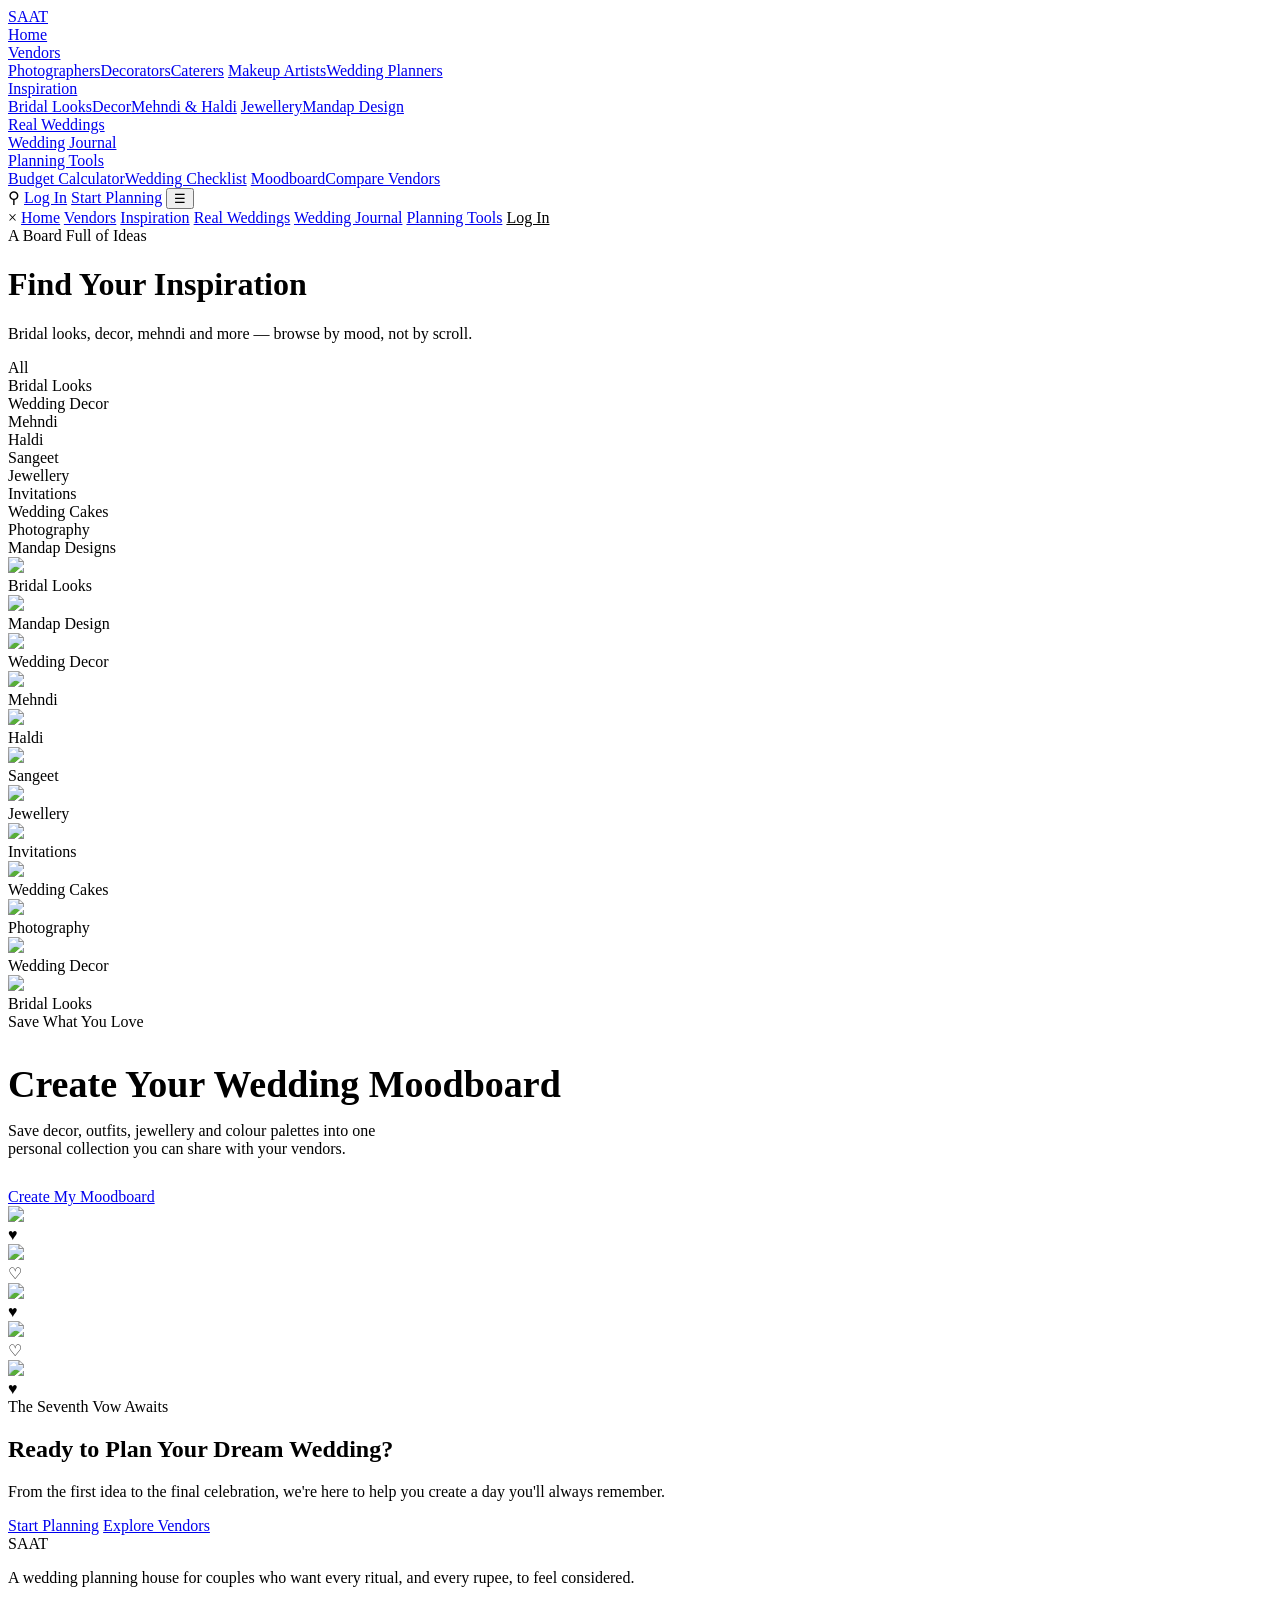
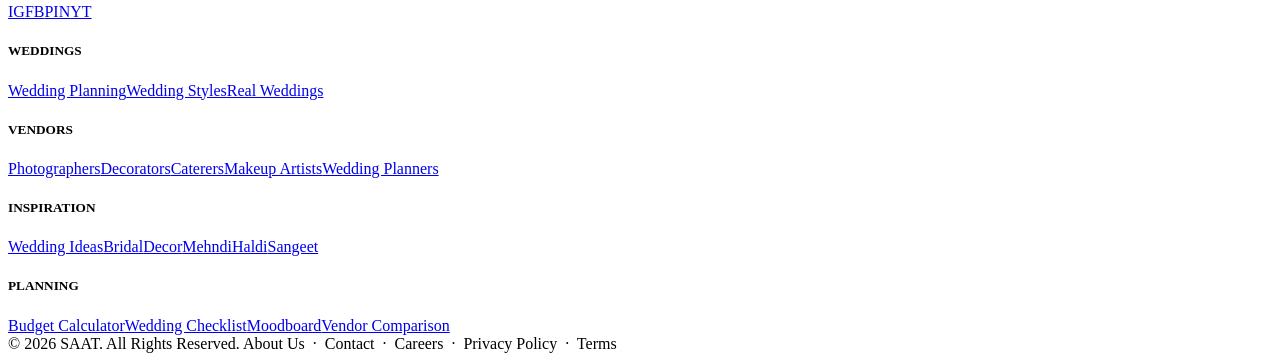
==== inspiration.html @ d4680acb "Add files via upload" ====
<!DOCTYPE html>
<html lang="en">
<head>
<meta charset="UTF-8">
<meta name="viewport" content="width=device-width, initial-scale=1.0">
<title>Inspiration — SAAT</title>
<link rel="stylesheet" href="css/style.css">
</head>
<body>

<header id="siteHeader" data-dark="false">
  <div class="wrap">
    <a href="index.html" class="logo">SAAT</a>
    <nav class="mainnav">
      <div class="navitem"><a class="navlink" href="index.html">Home</a></div>
      <div class="navitem"><a class="navlink" href="vendors.html">Vendors</a>
        <div class="dropdown">
          <a href="vendors.html">Photographers</a><a href="vendors.html">Decorators</a><a href="vendors.html">Caterers</a>
          <a href="vendors.html">Makeup Artists</a><a href="vendors.html">Wedding Planners</a>
        </div>
      </div>
      <div class="navitem"><a class="navlink current" href="inspiration.html">Inspiration</a>
        <div class="dropdown">
          <a href="inspiration.html">Bridal Looks</a><a href="inspiration.html">Decor</a><a href="inspiration.html">Mehndi &amp; Haldi</a>
          <a href="inspiration.html">Jewellery</a><a href="inspiration.html">Mandap Design</a>
        </div>
      </div>
      <div class="navitem"><a class="navlink" href="real-weddings.html">Real Weddings</a></div>
      <div class="navitem"><a class="navlink" href="journal.html">Wedding Journal</a></div>
      <div class="navitem"><a class="navlink" href="planning-tools.html">Planning Tools</a>
        <div class="dropdown">
          <a href="planning-tools.html#budget">Budget Calculator</a><a href="planning-tools.html#checklist">Wedding Checklist</a>
          <a href="inspiration.html#moodboard">Moodboard</a><a href="vendors.html#compare">Compare Vendors</a>
        </div>
      </div>
    </nav>
    <div class="header-right">
      <span class="iconbtn">&#9906;</span>
      <a href="#" class="login-link">Log In</a>
      <a href="#" class="btn btn-solid btn-start">Start Planning</a>
      <button class="burger">&#9776;</button>
    </div>
  </div>
</header>

<div class="drawer" id="drawer">
  <span class="drawer-close">&times;</span>
  <a href="index.html">Home</a>
  <a href="vendors.html">Vendors</a>
  <a href="inspiration.html">Inspiration</a>
  <a href="real-weddings.html">Real Weddings</a>
  <a href="journal.html">Wedding Journal</a>
  <a href="planning-tools.html">Planning Tools</a>
  <a href="#" style="color:var(--wine);">Log In</a>
</div>

<div class="page-banner" style="background-image:url('https://images.unsplash.com/photo-1631128918858-56b3f5aa5f76?q=80&w=1800&auto=format&fit=crop');">
  <div class="overlay"></div>
  <div class="page-banner-inner">
    <span class="kicker">A Board Full of Ideas</span>
    <h1>Find Your Inspiration</h1>
    <p>Bridal looks, decor, mehndi and more — browse by mood, not by scroll.</p>
  </div>
</div>

<section id="inspiration">
  <div class="wrap">
    <div class="filter-bar reveal">
      <div class="chip active">All</div>
      <div class="chip">Bridal Looks</div>
      <div class="chip">Wedding Decor</div>
      <div class="chip">Mehndi</div>
      <div class="chip">Haldi</div>
      <div class="chip">Sangeet</div>
      <div class="chip">Jewellery</div>
      <div class="chip">Invitations</div>
      <div class="chip">Wedding Cakes</div>
      <div class="chip">Photography</div>
      <div class="chip">Mandap Designs</div>
    </div>
    <div class="masonry reveal">
      <div class="mitem"><img src="https://images.unsplash.com/photo-1631128918858-56b3f5aa5f76?q=80&w=500&auto=format&fit=crop"><div class="mlabel">Bridal Looks</div></div>
      <div class="mitem"><img src="https://images.unsplash.com/photo-1519741497674-611481863552?q=80&w=500&auto=format&fit=crop&h=650&fit=crop"><div class="mlabel">Mandap Design</div></div>
      <div class="mitem"><img src="https://images.unsplash.com/photo-1595339589527-7156e6d0e64d?q=80&w=500&auto=format&fit=crop"><div class="mlabel">Wedding Decor</div></div>
      <div class="mitem"><img src="https://images.unsplash.com/photo-1610190595192-e4a4b9f8f0d2?q=80&w=500&auto=format&fit=crop&h=400"><div class="mlabel">Mehndi</div></div>
      <div class="mitem"><img src="https://images.unsplash.com/photo-1606800052052-a08af7148866?q=80&w=500&auto=format&fit=crop&h=620"><div class="mlabel">Haldi</div></div>
      <div class="mitem"><img src="https://images.unsplash.com/photo-1544078751-58fee2d8a03b?q=80&w=500&auto=format&fit=crop"><div class="mlabel">Sangeet</div></div>
      <div class="mitem"><img src="https://images.unsplash.com/photo-1591604466107-ec97de577aff?q=80&w=500&auto=format&fit=crop&h=430"><div class="mlabel">Jewellery</div></div>
      <div class="mitem"><img src="https://images.unsplash.com/photo-1465495976277-4387d4b0b4c6?q=80&w=500&auto=format&fit=crop&h=650"><div class="mlabel">Invitations</div></div>
      <div class="mitem"><img src="https://images.unsplash.com/photo-1487412947147-5cebf100ffc2?q=80&w=500&auto=format&fit=crop"><div class="mlabel">Wedding Cakes</div></div>
      <div class="mitem"><img src="https://images.unsplash.com/photo-1554080353-a576cf803bda?q=80&w=500&auto=format&fit=crop&h=610"><div class="mlabel">Photography</div></div>
      <div class="mitem"><img src="https://images.unsplash.com/photo-1519225421980-715cb0215aed?q=80&w=500&auto=format&fit=crop&h=560"><div class="mlabel">Wedding Decor</div></div>
      <div class="mitem"><img src="https://images.unsplash.com/photo-1610548067022-8a1ee85d6c5a?q=80&w=500&auto=format&fit=crop"><div class="mlabel">Bridal Looks</div></div>
    </div>
  </div>
</section>

<section id="moodboard" class="moodboard-section">
  <div class="wrap">
    <div class="mb-wrap">
      <div class="reveal">
        <span class="kicker">Save What You Love</span>
        <h2 style="font-size:clamp(26px,4vw,38px);margin-bottom:16px;">Create Your Wedding Moodboard</h2>
        <p style="color:var(--charcoal-soft);margin-bottom:30px;max-width:400px;">Save decor, outfits, jewellery and colour palettes into one personal collection you can share with your vendors.</p>
        <a href="#" class="btn btn-solid">Create My Moodboard</a>
      </div>
      <div class="mb-grid reveal">
        <div class="mb-tile saved"><img src="https://images.unsplash.com/photo-1595339589527-7156e6d0e64d?q=80&w=400&auto=format&fit=crop"><div class="mb-heart">&#9829;</div></div>
        <div class="mb-tile"><img src="https://images.unsplash.com/photo-1610190595192-e4a4b9f8f0d2?q=80&w=600&auto=format&fit=crop"><div class="mb-heart">&#9825;</div></div>
        <div class="mb-tile saved"><img src="https://images.unsplash.com/photo-1591604466107-ec97de577aff?q=80&w=400&auto=format&fit=crop"><div class="mb-heart">&#9829;</div></div>
        <div class="mb-tile"><img src="https://images.unsplash.com/photo-1465495976277-4387d4b0b4c6?q=80&w=400&auto=format&fit=crop"><div class="mb-heart">&#9825;</div></div>
        <div class="mb-tile saved"><img src="https://images.unsplash.com/photo-1487412947147-5cebf100ffc2?q=80&w=400&auto=format&fit=crop"><div class="mb-heart">&#9829;</div></div>
      </div>
    </div>
  </div>
</section>

<section class="final-cta">
  <div class="wrap">
    <span class="kicker" style="color:var(--gold-light);">The Seventh Vow Awaits</span>
    <h2>Ready to Plan Your Dream Wedding?</h2>
    <p>From the first idea to the final celebration, we're here to help you create a day you'll always remember.</p>
    <div class="final-btns">
      <a href="planning-tools.html" class="btn btn-solid">Start Planning</a>
      <a href="vendors.html" class="btn btn-light">Explore Vendors</a>
    </div>
  </div>
</section>

<footer>
  <div class="wrap">
    <div class="footer-top">
      <div class="footer-brand">
        <div class="logo">SAAT</div>
        <p>A wedding planning house for couples who want every ritual, and every rupee, to feel considered.</p>
        <div class="fsocial">
          <a href="#">IG</a><a href="#">FB</a><a href="#">PIN</a><a href="#">YT</a>
        </div>
      </div>
      <div class="fcol"><h5>WEDDINGS</h5><a href="planning-tools.html">Wedding Planning</a><a href="inspiration.html">Wedding Styles</a><a href="real-weddings.html">Real Weddings</a></div>
      <div class="fcol"><h5>VENDORS</h5><a href="vendors.html">Photographers</a><a href="vendors.html">Decorators</a><a href="vendors.html">Caterers</a><a href="vendors.html">Makeup Artists</a><a href="vendors.html">Wedding Planners</a></div>
      <div class="fcol"><h5>INSPIRATION</h5><a href="inspiration.html">Wedding Ideas</a><a href="inspiration.html">Bridal</a><a href="inspiration.html">Decor</a><a href="inspiration.html">Mehndi</a><a href="inspiration.html">Haldi</a><a href="inspiration.html">Sangeet</a></div>
      <div class="fcol"><h5>PLANNING</h5><a href="planning-tools.html#budget">Budget Calculator</a><a href="planning-tools.html#checklist">Wedding Checklist</a><a href="inspiration.html#moodboard">Moodboard</a><a href="vendors.html#compare">Vendor Comparison</a></div>
    </div>
    <div class="footer-bottom">
      <span>&copy; 2026 SAAT. All Rights Reserved.</span>
      <span>About Us &nbsp;&middot;&nbsp; Contact &nbsp;&middot;&nbsp; Careers &nbsp;&middot;&nbsp; Privacy Policy &nbsp;&middot;&nbsp; Terms</span>
    </div>
  </div>
</footer>

<script src="js/script.js"></script>
</body>
</html>
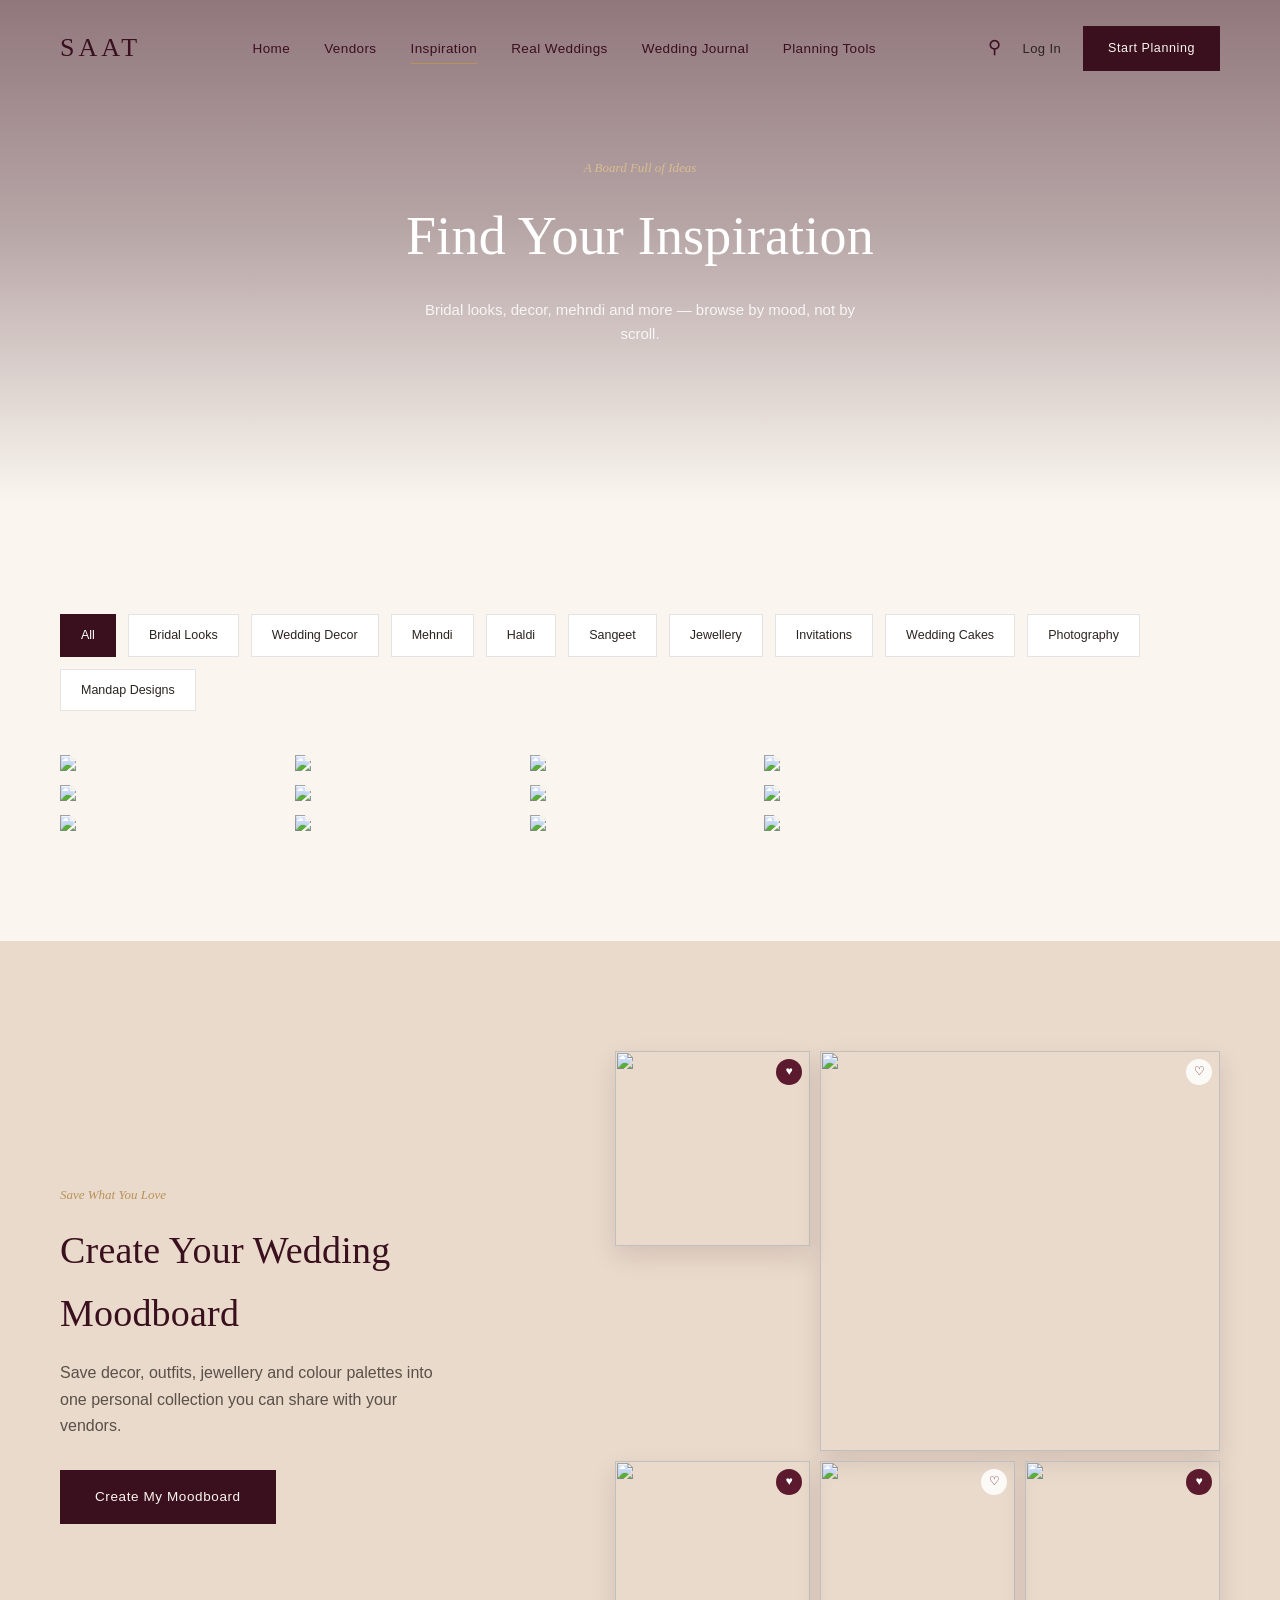
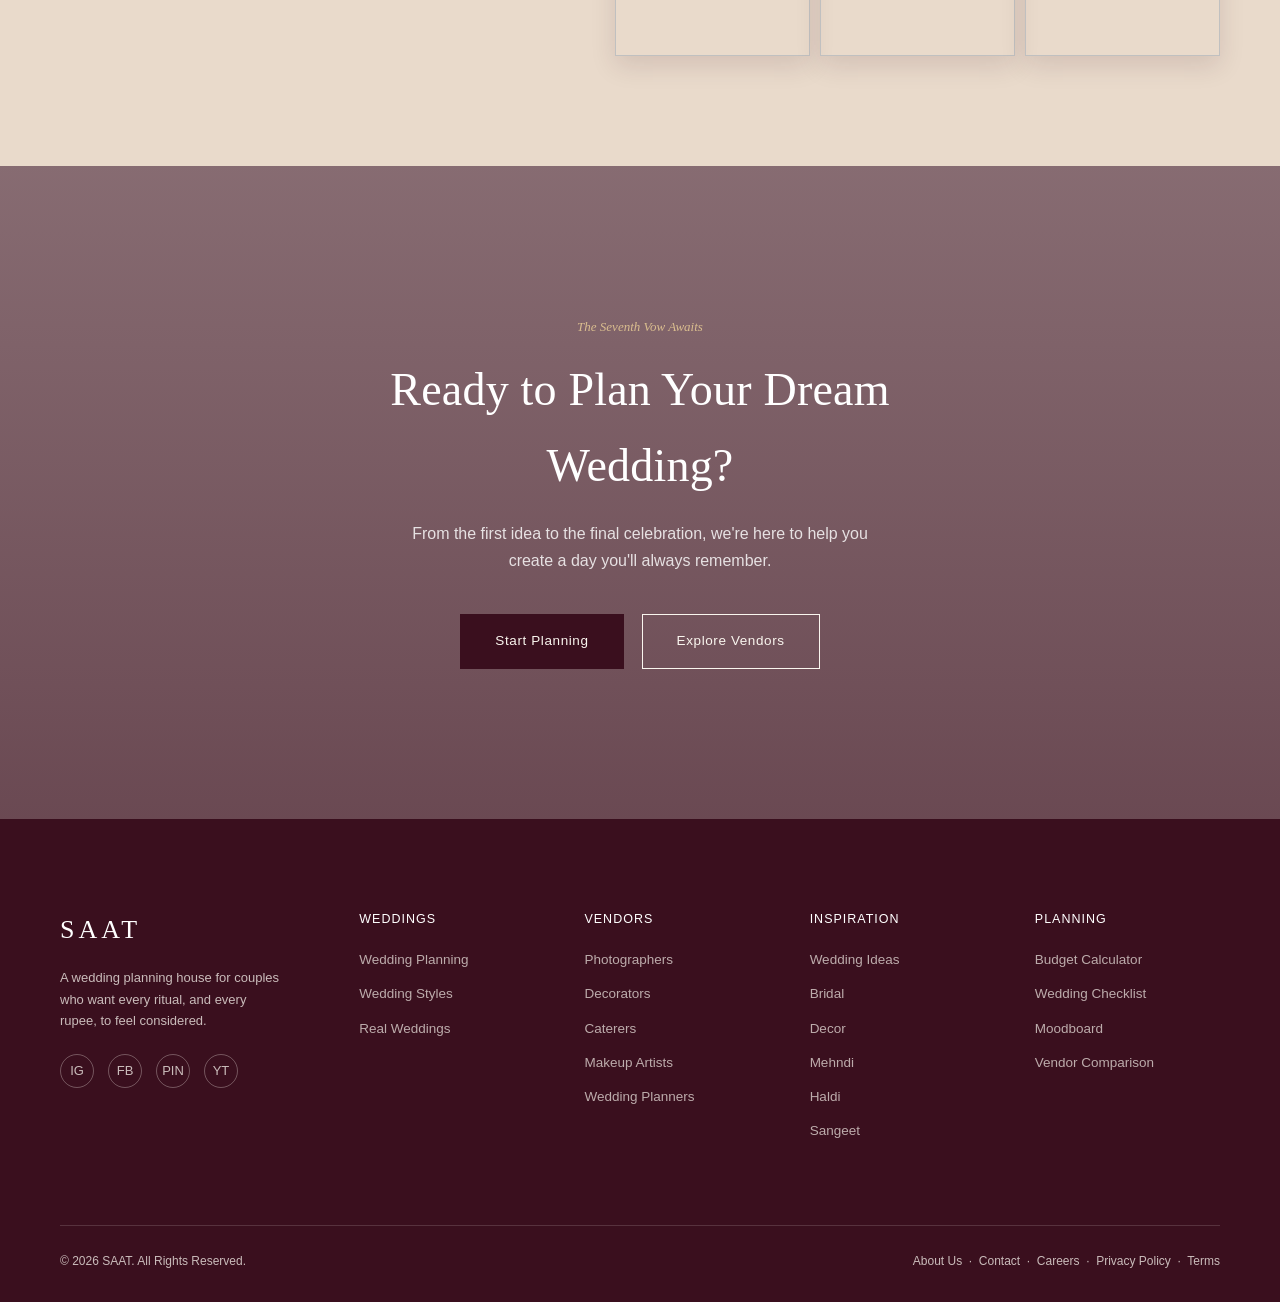
==== commit 064f6d6e: "Update stylesheet and script links in HTML" ====
--- a/inspiration.html
+++ b/inspiration.html
@@ -4,7 +4,7 @@
 <meta charset="UTF-8">
 <meta name="viewport" content="width=device-width, initial-scale=1.0">
 <title>Inspiration — SAAT</title>
-<link rel="stylesheet" href="css/style.css">
+<link rel="stylesheet" href="style.css">
 </head>
 <body>
 
@@ -149,6 +149,6 @@
   </div>
 </footer>
 
-<script src="js/script.js"></script>
+<script src="script.js"></script>
 </body>
 </html>
--- a/style.css
+++ b/style.css
@@ -0,0 +1,379 @@
+@import url('https://fonts.googleapis.com/css2?family=Playfair+Display:ital,wght@0,400;0,500;0,600;0,700;1,500&family=Poppins:wght@300;400;500;600&display=swap');
+
+:root{
+  --ivory:#FAF6EF;
+  --ivory-deep:#F3EBDD;
+  --wine:#5C1A2E;
+  --wine-dark:#3A0F1E;
+  --wine-soft:#7A2C42;
+  --gold:#B8925A;
+  --gold-light:#D9BD8F;
+  --charcoal:#2A2420;
+  --charcoal-soft:#5A5049;
+  --blush:#E9DACB;
+  --line:rgba(42,36,32,0.12);
+  --shadow:0 20px 50px rgba(58,15,30,0.10);
+}
+*{margin:0;padding:0;box-sizing:border-box;}
+html{scroll-behavior:smooth;}
+body{
+  background:var(--ivory);
+  color:var(--charcoal);
+  font-family:'Poppins',sans-serif;
+  font-weight:300;
+  line-height:1.65;
+  overflow-x:hidden;
+}
+h1,h2,h3,h4,.serif{
+  font-family:'Playfair Display',serif;
+  font-weight:500;
+  color:var(--wine-dark);
+  letter-spacing:0.2px;
+}
+a{text-decoration:none;color:inherit;}
+img{display:block;max-width:100%;}
+ul{list-style:none;}
+button{font-family:inherit;cursor:pointer;border:none;background:none;}
+.wrap{max-width:1240px;margin:0 auto;padding:0 40px;}
+@media(max-width:640px){.wrap{padding:0 22px;}}
+
+/* buttons */
+.btn{
+  display:inline-flex;align-items:center;gap:10px;
+  padding:15px 34px;
+  font-size:13.5px;letter-spacing:0.6px;
+  border:1px solid var(--wine-dark);
+  color:var(--wine-dark);
+  transition:all .35s ease;
+  font-weight:500;
+}
+.btn-solid{background:var(--wine-dark);color:var(--ivory);}
+.btn-solid:hover{background:var(--wine-soft);border-color:var(--wine-soft);}
+.btn-ghost:hover{background:var(--wine-dark);color:var(--ivory);}
+.btn-light{border-color:var(--ivory);color:var(--ivory);}
+.btn-light:hover{background:var(--ivory);color:var(--wine-dark);}
+
+.kicker{
+  font-size:13px;color:var(--gold);
+  font-family:'Playfair Display',serif;
+  font-style:italic;
+  margin-bottom:14px;
+  display:block;
+}
+.section-head{max-width:620px;margin-bottom:56px;}
+.section-head h2{font-size:clamp(28px,4vw,42px);line-height:1.2;margin-bottom:16px;}
+.section-head p{color:var(--charcoal-soft);font-size:15.5px;max-width:480px;}
+section{padding:110px 0;position:relative;}
+@media(max-width:768px){section{padding:70px 0;}}
+
+/* reveal on scroll */
+.reveal{opacity:0;transform:translateY(26px);transition:opacity .9s ease, transform .9s ease;}
+.reveal.in{opacity:1;transform:translateY(0);}
+
+/* ===== HEADER ===== */
+header{
+  position:fixed;top:0;left:0;right:0;z-index:200;
+  background:rgba(250,246,239,0);
+  transition:background .4s ease, box-shadow .4s ease, padding .4s ease;
+  padding:26px 0;
+}
+header.scrolled{background:rgba(250,246,239,0.97);box-shadow:0 4px 24px rgba(0,0,0,0.06);padding:16px 0;backdrop-filter:blur(6px);}
+header .wrap{display:flex;align-items:center;justify-content:space-between;}
+.logo{font-family:'Playfair Display',serif;font-size:26px;letter-spacing:4px;color:var(--wine-dark);}
+header.on-dark .logo, header.on-dark .navlink, header.on-dark .iconbtn{color:var(--ivory);}
+header.on-dark.scrolled .logo, header.on-dark.scrolled .navlink, header.on-dark.scrolled .iconbtn{color:var(--wine-dark);}
+header:not(.on-dark) .logo, header:not(.on-dark) .navlink, header:not(.on-dark) .iconbtn{color:var(--wine-dark);}
+nav.mainnav{display:flex;gap:34px;}
+.navlink{position:relative;font-size:13.5px;letter-spacing:0.4px;color:var(--charcoal);padding:8px 0;}
+.navlink::after{content:'';position:absolute;left:0;bottom:0;width:0;height:1px;background:var(--gold);transition:width .3s ease;}
+.navlink:hover::after,.navlink.current::after{width:100%;}
+.navitem{position:relative;}
+.dropdown{
+  position:absolute;top:130%;left:50%;transform:translateX(-50%);
+  background:var(--ivory);box-shadow:var(--shadow);min-width:210px;
+  padding:18px 0;opacity:0;visibility:hidden;transition:all .25s ease;
+  border-top:2px solid var(--gold);
+}
+.navitem:hover .dropdown{opacity:1;visibility:visible;top:120%;}
+.dropdown a{display:block;padding:10px 24px;font-size:13px;color:var(--charcoal-soft);transition:.2s;}
+.dropdown a:hover{color:var(--wine);background:var(--ivory-deep);}
+.header-right{display:flex;align-items:center;gap:22px;}
+.iconbtn{font-size:18px;color:var(--charcoal);}
+.login-link{font-size:13px;letter-spacing:0.4px;}
+.btn-start{padding:11px 24px;font-size:12.5px;}
+.burger{display:none;font-size:22px;background:none;color:inherit;}
+@media(max-width:980px){
+  nav.mainnav,.login-link{display:none;}
+  .burger{display:block;}
+}
+
+/* mobile drawer */
+.drawer{position:fixed;top:0;right:-100%;width:80%;max-width:340px;height:100vh;background:var(--ivory);z-index:300;transition:right .4s ease;box-shadow:-10px 0 30px rgba(0,0,0,0.15);padding:30px;}
+.drawer.open{right:0;}
+.drawer a{display:block;padding:14px 0;font-size:15px;border-bottom:1px solid var(--line);font-family:'Playfair Display',serif;}
+.drawer-close{font-size:24px;margin-bottom:20px;display:block;}
+
+/* ===== PAGE BANNER (for interior pages) ===== */
+.page-banner{
+  height:56vh;min-height:380px;position:relative;
+  display:flex;align-items:center;justify-content:center;text-align:center;
+  background-size:cover;background-position:center;
+}
+.page-banner .overlay{position:absolute;inset:0;background:linear-gradient(180deg,rgba(58,15,30,0.55) 0%, rgba(58,15,30,0.35) 45%, rgba(250,246,239,0.97) 100%);}
+.page-banner-inner{position:relative;z-index:2;max-width:640px;padding:0 24px;}
+.page-banner-inner .kicker{color:var(--gold-light);}
+.page-banner-inner h1{color:#fff;font-size:clamp(32px,5.2vw,54px);}
+.page-banner-inner p{color:rgba(255,255,255,0.85);font-size:15px;max-width:440px;margin:16px auto 0;}
+.crumbs{position:relative;z-index:2;margin-top:22px;font-size:12px;letter-spacing:0.5px;color:rgba(255,255,255,0.75);}
+.crumbs a{color:var(--gold-light);}
+
+/* ===== HERO (home page) ===== */
+.hero{
+  height:100vh;min-height:680px;position:relative;
+  display:flex;align-items:center;justify-content:center;
+  background:linear-gradient(180deg,rgba(58,15,30,0.55) 0%, rgba(58,15,30,0.35) 45%, rgba(250,246,239,0.96) 100%),
+    url('https://images.unsplash.com/photo-1583939003579-730e3918a45a?q=80&w=1800&auto=format&fit=crop') center/cover no-repeat;
+  text-align:center;
+}
+.hero-inner{max-width:760px;padding:0 24px;margin-top:-40px;}
+.hero-inner .kicker{color:var(--gold-light);}
+.hero-inner h1{
+  color:#fff;font-size:clamp(38px,6.4vw,68px);line-height:1.12;
+  font-weight:600;
+}
+.hero-inner .lede{color:#fff;font-size:15.5px;letter-spacing:2px;margin:18px 0 10px;font-family:'Playfair Display',serif;font-style:italic;}
+.hero-inner .sub{color:rgba(255,255,255,0.85);font-size:15px;max-width:440px;margin:0 auto 40px;}
+
+.search-card{
+  max-width:920px;margin:0 auto;background:#fff;box-shadow:0 30px 60px rgba(0,0,0,0.25);
+  display:flex;align-items:stretch;position:relative;z-index:5;border-top:3px solid var(--gold);
+}
+.search-field{flex:1;padding:20px 26px;border-right:1px solid var(--line);text-align:left;}
+.search-field label{display:block;font-size:11px;letter-spacing:1px;color:var(--charcoal-soft);margin-bottom:6px;}
+.search-field select,.search-field input{width:100%;border:none;font-family:'Playfair Display',serif;font-size:16px;color:var(--wine-dark);background:none;}
+.search-field select:focus,.search-field input:focus{outline:none;}
+.search-go{background:var(--wine-dark);color:#fff;padding:0 40px;font-size:13px;letter-spacing:1px;display:flex;align-items:center;justify-content:center;transition:.3s;white-space:nowrap;}
+.search-go:hover{background:var(--wine-soft);}
+@media(max-width:768px){.search-card{flex-direction:column;}.search-field{border-right:none;border-bottom:1px solid var(--line);}.search-go{padding:18px;}}
+
+.scroll-hint{position:absolute;bottom:32px;left:50%;transform:translateX(-50%);color:#fff;font-size:11px;letter-spacing:2px;display:flex;flex-direction:column;align-items:center;gap:10px;z-index:5;}
+.scroll-hint .line{width:1px;height:38px;background:rgba(255,255,255,0.6);animation:scrollLine 2s infinite;}
+@keyframes scrollLine{0%{transform:scaleY(0);transform-origin:top;}50%{transform:scaleY(1);transform-origin:top;}51%{transform-origin:bottom;}100%{transform:scaleY(0);transform-origin:bottom;}}
+
+/* ===== STYLE CARDS ===== */
+.style-grid{display:grid;grid-template-columns:repeat(5,1fr);gap:2px;background:var(--line);}
+.style-card{position:relative;height:460px;overflow:hidden;background:var(--wine-dark);}
+.style-card img{width:100%;height:100%;object-fit:cover;transition:transform .8s ease, opacity .4s ease;opacity:0.75;}
+.style-card:hover img{transform:scale(1.08);opacity:0.55;}
+.style-card .sc-inner{position:absolute;inset:0;display:flex;flex-direction:column;justify-content:flex-end;padding:26px 22px;color:#fff;}
+.style-card .num{font-family:'Playfair Display',serif;font-size:13px;color:var(--gold-light);margin-bottom:auto;}
+.style-card h3{color:#fff;font-size:20px;margin-bottom:8px;}
+.style-card p{font-size:12.5px;color:rgba(255,255,255,0.78);max-height:0;overflow:hidden;transition:max-height .4s ease, margin .4s ease;}
+.style-card:hover p{max-height:60px;margin-bottom:12px;}
+.style-card .explore{font-size:12px;letter-spacing:0.5px;color:var(--gold-light);opacity:0;transform:translateY(6px);transition:.35s;border-bottom:1px solid var(--gold-light);width:fit-content;}
+.style-card:hover .explore{opacity:1;transform:translateY(0);}
+@media(max-width:980px){.style-grid{grid-template-columns:repeat(3,1fr);}}
+@media(max-width:640px){.style-grid{grid-template-columns:repeat(2,1fr);}.style-card{height:320px;}}
+
+/* ===== JOURNEY TIMELINE ===== */
+.journey{background:var(--wine-dark);color:var(--ivory);}
+.journey .section-head h2{color:#fff;}
+.journey .section-head p{color:rgba(250,246,239,0.7);}
+.journey .kicker{color:var(--gold-light);}
+.timeline{display:flex;justify-content:space-between;position:relative;margin-top:20px;}
+.timeline::before{content:'';position:absolute;top:26px;left:0;right:0;height:1px;background:rgba(250,246,239,0.25);}
+.tstep{flex:1;text-align:center;position:relative;padding:0 10px;}
+.tstep .dot{width:52px;height:52px;border-radius:50%;background:var(--wine-dark);border:1px solid var(--gold);display:flex;align-items:center;justify-content:center;margin:0 auto 22px;font-family:'Playfair Display',serif;color:var(--gold-light);position:relative;z-index:2;transition:.35s;}
+.tstep:hover .dot{background:var(--gold);color:var(--wine-dark);}
+.tstep h4{color:#fff;font-size:15.5px;margin-bottom:8px;font-weight:500;}
+.tstep p{font-size:12.5px;color:rgba(250,246,239,0.6);max-width:150px;margin:0 auto;}
+@media(max-width:860px){.timeline{flex-direction:column;gap:34px;}.timeline::before{display:none;}}
+.journey-cta{text-align:center;margin-top:56px;}
+
+/* ===== VENDOR CARDS ===== */
+.vendor-scroller{display:grid;grid-template-columns:repeat(4,1fr);gap:28px;}
+.vendor-grid-full{display:grid;grid-template-columns:repeat(3,1fr);gap:28px;}
+@media(max-width:980px){.vendor-scroller,.vendor-grid-full{grid-template-columns:repeat(2,1fr);}}
+@media(max-width:600px){.vendor-scroller,.vendor-grid-full{grid-template-columns:1fr;}}
+.vcard{background:#fff;box-shadow:var(--shadow);transition:transform .35s ease, box-shadow .35s ease;}
+.vcard:hover{transform:translateY(-8px);box-shadow:0 30px 60px rgba(58,15,30,0.16);}
+.vcard .vimg{height:220px;overflow:hidden;position:relative;}
+.vcard .vimg img{width:100%;height:100%;object-fit:cover;transition:transform .6s ease;}
+.vcard:hover .vimg img{transform:scale(1.07);}
+.vcard .heart{position:absolute;top:14px;right:14px;width:34px;height:34px;background:rgba(255,255,255,0.9);border-radius:50%;display:flex;align-items:center;justify-content:center;font-size:15px;color:var(--wine);transition:.2s;}
+.vcard .heart:hover{background:var(--wine);color:#fff;}
+.vcard .vbody{padding:22px;}
+.vcard .vtag{font-size:11px;letter-spacing:0.8px;color:var(--gold);margin-bottom:6px;}
+.vcard h4{font-size:18px;margin-bottom:4px;}
+.vcard .vmeta{display:flex;justify-content:space-between;font-size:12px;color:var(--charcoal-soft);margin-bottom:10px;}
+.vcard .stars{color:var(--gold);}
+.vcard .vdesc{font-size:13px;color:var(--charcoal-soft);margin-bottom:16px;min-height:38px;}
+.vcard .vprice{font-family:'Playfair Display',serif;color:var(--wine-dark);font-size:15px;margin-bottom:16px;}
+.vcard .vprice span{font-size:11px;color:var(--charcoal-soft);font-family:'Poppins',sans-serif;}
+.vcard .vbtns{display:flex;gap:10px;}
+.vcard .vbtns .btn{flex:1;justify-content:center;padding:11px 10px;font-size:11.5px;}
+.viewall{text-align:center;margin-top:52px;}
+
+.filter-bar{display:flex;gap:12px;flex-wrap:wrap;margin-bottom:44px;}
+.filter-bar .chip{padding:10px 20px;border:1px solid var(--line);font-size:12.5px;background:#fff;transition:.2s;}
+.filter-bar .chip.active{border-color:var(--wine-dark);background:var(--wine-dark);color:#fff;}
+
+/* ===== BUDGET CALCULATOR ===== */
+.budget-wrap{display:grid;grid-template-columns:1fr 1fr;gap:70px;align-items:start;}
+@media(max-width:900px){.budget-wrap{grid-template-columns:1fr;}}
+.budget-total{margin-bottom:34px;}
+.budget-total label{display:block;font-size:12px;letter-spacing:1px;color:var(--charcoal-soft);margin-bottom:10px;}
+.budget-total .amount-row{display:flex;align-items:baseline;gap:10px;border-bottom:2px solid var(--wine-dark);padding-bottom:10px;}
+.budget-total .amount-row span{font-family:'Playfair Display',serif;font-size:26px;color:var(--wine-dark);}
+.budget-total input[type=number]{border:none;background:none;font-family:'Playfair Display',serif;font-size:30px;color:var(--wine-dark);width:100%;}
+.budget-total input[type=number]:focus{outline:none;}
+.budget-total input[type=range]{width:100%;accent-color:var(--wine-dark);margin-top:16px;}
+.cat-row{display:grid;grid-template-columns:110px 1fr 90px;align-items:center;gap:14px;padding:12px 0;border-bottom:1px solid var(--line);}
+.cat-row .cname{font-size:13.5px;}
+.cat-row .cbar-track{height:6px;background:var(--ivory-deep);position:relative;}
+.cat-row .cbar-fill{position:absolute;left:0;top:0;bottom:0;background:var(--gold);}
+.cat-row .camt{text-align:right;font-size:13px;color:var(--wine-dark);font-weight:500;}
+.budget-chart-card{background:#fff;box-shadow:var(--shadow);padding:36px;}
+.donut-wrap{display:flex;align-items:center;gap:30px;flex-wrap:wrap;justify-content:center;}
+.legend{font-size:12px;}
+.legend div{display:flex;align-items:center;gap:8px;margin-bottom:8px;}
+.legend .sw{width:10px;height:10px;border-radius:2px;}
+
+/* ===== REAL WEDDINGS ===== */
+.stories{display:grid;grid-template-columns:1.3fr 1fr;gap:2px;background:var(--line);}
+.story-main{position:relative;min-height:520px;overflow:hidden;}
+.story-main img{width:100%;height:100%;object-fit:cover;position:absolute;inset:0;transition:transform .8s ease;}
+.story-main:hover img{transform:scale(1.05);}
+.story-main .overlay{position:absolute;inset:0;background:linear-gradient(0deg,rgba(58,15,30,0.85) 0%, rgba(58,15,30,0) 55%);display:flex;flex-direction:column;justify-content:flex-end;padding:40px;color:#fff;}
+.story-main .stag{font-size:11px;letter-spacing:1.5px;color:var(--gold-light);margin-bottom:10px;}
+.story-main h3{color:#fff;font-size:28px;margin-bottom:6px;}
+.story-main .sloc{font-size:13px;color:rgba(255,255,255,0.8);margin-bottom:14px;}
+.story-side{display:flex;flex-direction:column;gap:2px;}
+.story-mini{position:relative;flex:1;min-height:255px;overflow:hidden;}
+.story-mini img{width:100%;height:100%;object-fit:cover;position:absolute;inset:0;transition:transform .8s ease;}
+.story-mini:hover img{transform:scale(1.05);}
+.story-mini .overlay{position:absolute;inset:0;background:linear-gradient(0deg,rgba(58,15,30,0.82) 0%, rgba(58,15,30,0) 60%);display:flex;flex-direction:column;justify-content:flex-end;padding:24px;color:#fff;}
+.story-mini h4{color:#fff;font-size:18px;}
+.story-mini .sloc{font-size:12px;color:rgba(255,255,255,0.78);}
+@media(max-width:860px){.stories{grid-template-columns:1fr;}.story-main{min-height:340px;}}
+
+.story-grid-full{display:grid;grid-template-columns:repeat(2,1fr);gap:28px;}
+@media(max-width:768px){.story-grid-full{grid-template-columns:1fr;}}
+.story-card{position:relative;height:380px;overflow:hidden;}
+.story-card img{width:100%;height:100%;object-fit:cover;position:absolute;inset:0;transition:transform .7s ease;}
+.story-card:hover img{transform:scale(1.06);}
+.story-card .overlay{position:absolute;inset:0;background:linear-gradient(0deg,rgba(58,15,30,0.85) 0%, rgba(58,15,30,0) 55%);display:flex;flex-direction:column;justify-content:flex-end;padding:28px;color:#fff;}
+.story-card .stag{font-size:11px;letter-spacing:1.5px;color:var(--gold-light);margin-bottom:8px;}
+.story-card h3{color:#fff;font-size:22px;margin-bottom:4px;}
+.story-card .sloc{font-size:12.5px;color:rgba(255,255,255,0.8);}
+
+/* ===== INSPIRATION MASONRY ===== */
+.masonry{columns:5 220px;column-gap:14px;}
+.masonry .mitem{break-inside:avoid;margin-bottom:14px;position:relative;overflow:hidden;}
+.masonry .mitem img{width:100%;display:block;transition:transform .6s ease;}
+.masonry .mitem:hover img{transform:scale(1.06);}
+.masonry .mitem .mlabel{position:absolute;bottom:10px;left:10px;background:rgba(250,246,239,0.92);color:var(--wine-dark);font-size:11px;letter-spacing:0.4px;padding:6px 12px;}
+.explore-all{text-align:center;margin-top:44px;}
+
+/* ===== MOODBOARD ===== */
+.moodboard-section{background:var(--blush);}
+.mb-wrap{display:grid;grid-template-columns:0.9fr 1.1fr;gap:60px;align-items:center;}
+@media(max-width:900px){.mb-wrap{grid-template-columns:1fr;}}
+.mb-grid{display:grid;grid-template-columns:repeat(3,1fr);gap:10px;}
+.mb-tile{position:relative;overflow:hidden;aspect-ratio:1/1;box-shadow:0 10px 24px rgba(58,15,30,0.12);}
+.mb-tile img{width:100%;height:100%;object-fit:cover;}
+.mb-tile .mb-heart{position:absolute;top:8px;right:8px;width:26px;height:26px;background:rgba(255,255,255,0.85);border-radius:50%;display:flex;align-items:center;justify-content:center;font-size:12px;color:var(--wine);transition:.2s;}
+.mb-tile.saved .mb-heart{background:var(--wine);color:#fff;}
+.mb-tile:nth-child(2){grid-column:span 2;}
+
+/* ===== CHECKLIST ===== */
+.checklist-wrap{display:grid;grid-template-columns:1fr 1fr;gap:60px;}
+@media(max-width:900px){.checklist-wrap{grid-template-columns:1fr;}}
+.progress-card{background:var(--wine-dark);color:#fff;padding:40px;height:fit-content;}
+.progress-num{font-family:'Playfair Display',serif;font-size:52px;color:var(--gold-light);}
+.progress-track{height:6px;background:rgba(255,255,255,0.18);margin:22px 0;position:relative;}
+.progress-fill{position:absolute;left:0;top:0;bottom:0;background:var(--gold);width:68%;transition:width .6s ease;}
+.checklist-group{margin-bottom:26px;}
+.checklist-group .cg-title{font-size:14px;letter-spacing:0.4px;color:var(--gold);margin-bottom:12px;font-family:'Playfair Display',serif;font-style:italic;}
+.check-item{display:flex;align-items:center;gap:12px;padding:9px 0;border-bottom:1px solid var(--line);font-size:14px;}
+.check-item input{width:16px;height:16px;accent-color:var(--wine-dark);}
+.check-item.done label{text-decoration:line-through;color:var(--charcoal-soft);}
+.checklist-scroll{max-height:520px;overflow-y:auto;padding-right:14px;}
+.checklist-scroll::-webkit-scrollbar{width:5px;}
+.checklist-scroll::-webkit-scrollbar-thumb{background:var(--blush);}
+
+/* ===== COUNTDOWN ===== */
+.countdown{
+  background:linear-gradient(rgba(58,15,30,0.72),rgba(58,15,30,0.72)),url('https://images.unsplash.com/photo-1610548067022-8a1ee85d6c5a?q=80&w=1800&auto=format&fit=crop') center/cover fixed;
+  color:#fff;text-align:center;
+}
+.countdown h2{color:#fff;}
+.cd-numbers{display:flex;justify-content:center;gap:50px;margin:44px 0 22px;flex-wrap:wrap;}
+.cd-numbers div{min-width:90px;}
+.cd-numbers .cdnum{font-family:'Playfair Display',serif;font-size:56px;color:var(--gold-light);}
+.cd-numbers .cdlabel{font-size:11px;letter-spacing:2px;color:rgba(255,255,255,0.75);margin-top:6px;}
+.cd-set{display:flex;gap:10px;justify-content:center;margin-top:30px;flex-wrap:wrap;}
+.cd-set input{padding:12px 16px;border:1px solid rgba(255,255,255,0.4);background:rgba(255,255,255,0.08);color:#fff;font-family:'Poppins',sans-serif;}
+.cd-set input::-webkit-calendar-picker-indicator{filter:invert(1);}
+
+/* ===== JOURNAL ===== */
+.journal-cats{display:flex;gap:26px;margin-bottom:44px;flex-wrap:wrap;}
+.journal-cats span{font-size:12.5px;letter-spacing:0.5px;color:var(--charcoal-soft);padding-bottom:6px;border-bottom:2px solid transparent;cursor:pointer;transition:.2s;}
+.journal-cats span.active,.journal-cats span:hover{color:var(--wine-dark);border-color:var(--gold);}
+.journal-grid{display:grid;grid-template-columns:repeat(3,1fr);gap:34px;}
+@media(max-width:900px){.journal-grid{grid-template-columns:repeat(2,1fr);}}
+@media(max-width:600px){.journal-grid{grid-template-columns:1fr;}}
+.jcard .jimg{height:210px;overflow:hidden;margin-bottom:18px;}
+.jcard .jimg img{width:100%;height:100%;object-fit:cover;transition:transform .5s ease;}
+.jcard:hover .jimg img{transform:scale(1.06);}
+.jcard .jmeta{font-size:11.5px;color:var(--gold);letter-spacing:0.5px;margin-bottom:10px;}
+.jcard h4{font-size:19px;margin-bottom:10px;line-height:1.35;}
+.jcard p{font-size:13.5px;color:var(--charcoal-soft);margin-bottom:14px;}
+.jcard .jread{font-size:12px;letter-spacing:0.5px;border-bottom:1px solid var(--wine-dark);padding-bottom:2px;}
+
+/* ===== COMPARE ===== */
+.compare-table{width:100%;border-collapse:collapse;background:#fff;box-shadow:var(--shadow);}
+.compare-table th,.compare-table td{padding:18px 20px;text-align:left;border-bottom:1px solid var(--line);font-size:13.5px;}
+.compare-table th{font-family:'Playfair Display',serif;font-size:16px;font-weight:500;color:var(--wine-dark);}
+.compare-table td:first-child,.compare-table th:first-child{color:var(--charcoal-soft);font-size:12px;letter-spacing:0.4px;width:150px;}
+.compare-table tr:last-child td{border-bottom:none;}
+.compare-select{margin-bottom:24px;display:flex;gap:14px;flex-wrap:wrap;}
+.chip{padding:9px 18px;border:1px solid var(--line);font-size:12.5px;background:#fff;transition:.2s;}
+.chip.active{border-color:var(--wine-dark);background:var(--wine-dark);color:#fff;}
+.compare-cta{margin-top:30px;text-align:right;}
+.table-scroll{overflow-x:auto;}
+
+/* ===== WHY CHOOSE US ===== */
+.why-grid{display:grid;grid-template-columns:repeat(5,1fr);gap:1px;background:var(--line);}
+.why-item{background:var(--ivory);padding:40px 26px;text-align:left;}
+.why-item .wicon{width:42px;height:42px;margin-bottom:22px;color:var(--wine);}
+.why-item h4{font-size:16.5px;margin-bottom:10px;}
+.why-item p{font-size:13px;color:var(--charcoal-soft);}
+@media(max-width:980px){.why-grid{grid-template-columns:repeat(2,1fr);}}
+@media(max-width:600px){.why-grid{grid-template-columns:1fr;}}
+
+/* ===== FINAL CTA ===== */
+.final-cta{
+  background:linear-gradient(rgba(58,15,30,0.6),rgba(58,15,30,0.75)),url('https://images.unsplash.com/photo-1606216794074-735e91aa2c92?q=80&w=1800&auto=format&fit=crop') center/cover;
+  color:#fff;text-align:center;padding:150px 0;
+}
+.final-cta h2{color:#fff;font-size:clamp(30px,5vw,46px);max-width:640px;margin:0 auto 18px;}
+.final-cta p{color:rgba(255,255,255,0.82);max-width:480px;margin:0 auto 40px;}
+.final-btns{display:flex;gap:18px;justify-content:center;flex-wrap:wrap;}
+
+/* ===== FOOTER ===== */
+footer{background:var(--wine-dark);color:rgba(250,246,239,0.75);padding:90px 0 30px;}
+.footer-top{display:grid;grid-template-columns:1.4fr repeat(4,1fr);gap:40px;margin-bottom:70px;}
+@media(max-width:900px){.footer-top{grid-template-columns:repeat(2,1fr);}}
+@media(max-width:560px){.footer-top{grid-template-columns:1fr;}}
+.footer-brand .logo{color:#fff;margin-bottom:16px;}
+.footer-brand p{font-size:13px;max-width:220px;margin-bottom:22px;}
+.fsocial{display:flex;gap:14px;}
+.fsocial a{width:34px;height:34px;border:1px solid rgba(250,246,239,0.3);border-radius:50%;display:flex;align-items:center;justify-content:center;font-size:13px;transition:.2s;}
+.fsocial a:hover{background:var(--gold);border-color:var(--gold);color:var(--wine-dark);}
+.fcol h5{color:#fff;font-size:12.5px;letter-spacing:1px;margin-bottom:20px;font-family:'Poppins',sans-serif;font-weight:500;}
+.fcol a{display:block;font-size:13.5px;margin-bottom:12px;color:rgba(250,246,239,0.68);transition:.2s;}
+.fcol a:hover{color:var(--gold-light);}
+.footer-bottom{border-top:1px solid rgba(250,246,239,0.15);padding-top:26px;display:flex;justify-content:space-between;font-size:12px;flex-wrap:wrap;gap:10px;}
+
+::selection{background:var(--gold);color:#fff;}
